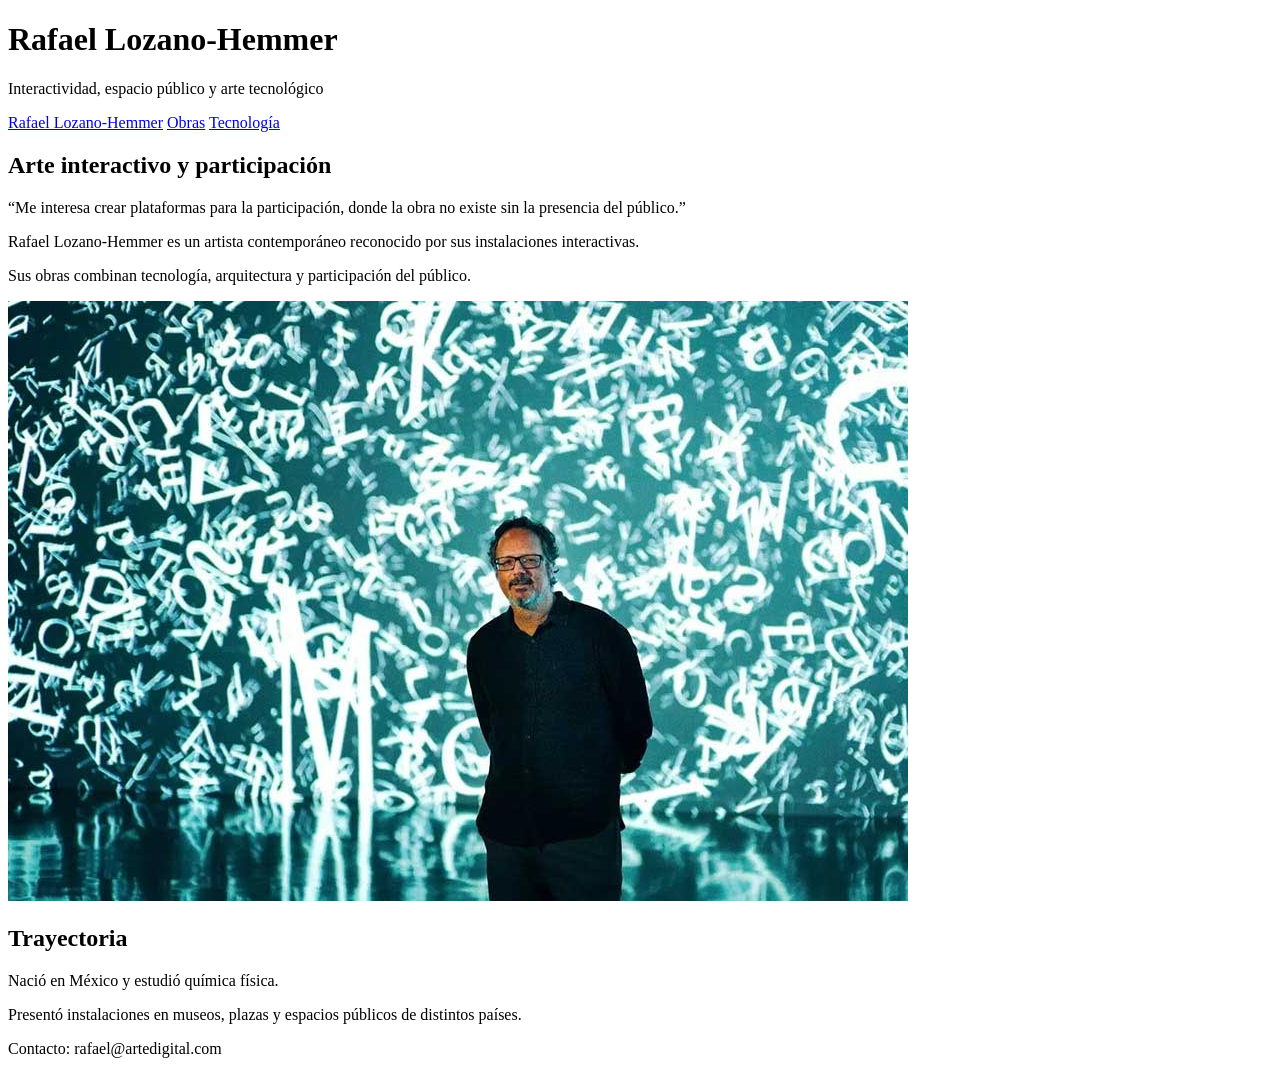
==== parcial ig Agustin hoyo/index.html @ c89dc529 "Add files via upload" ====
<!DOCTYPE html>
<html lang="es">
<head>
<head>
    <meta charset="UTF-8">
    <title>Rafael Lozano-Hemmer | Inicio</title>

    <link rel="stylesheet" href="css/estilos.css">

    <link rel="preconnect" href="https://fonts.googleapis.com">
    <link rel="preconnect" href="https://fonts.gstatic.com" crossorigin>

    <link href="https://fonts.googleapis.com/css2?family=Barlow:wght@300;400;700&display=swap" rel="stylesheet">
</head>
</head>

<body>

<div id="contenedor">

<header>
    <h1>Rafael Lozano-Hemmer</h1>

    <p>Interactividad, espacio público y arte tecnológico</p>
</header>

<nav>
    <a href="index.html">Rafael Lozano-Hemmer</a>
    <a href="obras.html">Obras</a>
    <a href="tecnologia.html">Tecnología</a>
</nav>

<main>

<section>

    <h2>Arte interactivo y participación</h2>

    <p>
        “Me interesa crear plataformas para la participación,
        donde la obra no existe sin la presencia del público.”
    </p>

    <p>
        Rafael Lozano-Hemmer es un artista contemporáneo reconocido por sus instalaciones interactivas.
    </p>

    <p>
        Sus obras combinan tecnología, arquitectura y participación del público.
    </p>

    <img src="img/lozano-hemmer-1.jpg" alt="Rafael Lozano-Hemmer">

</section>

<section>

    <h2>Trayectoria</h2>

    <p>
        Nació en México y estudió química física.
    </p>

    <p>
        Presentó instalaciones en museos, plazas y espacios públicos de distintos países.
    </p>

</section>

</main>

<footer>

    <p>Contacto: rafael@artedigital.com</p>

</footer>

</div>

</body>
</html>
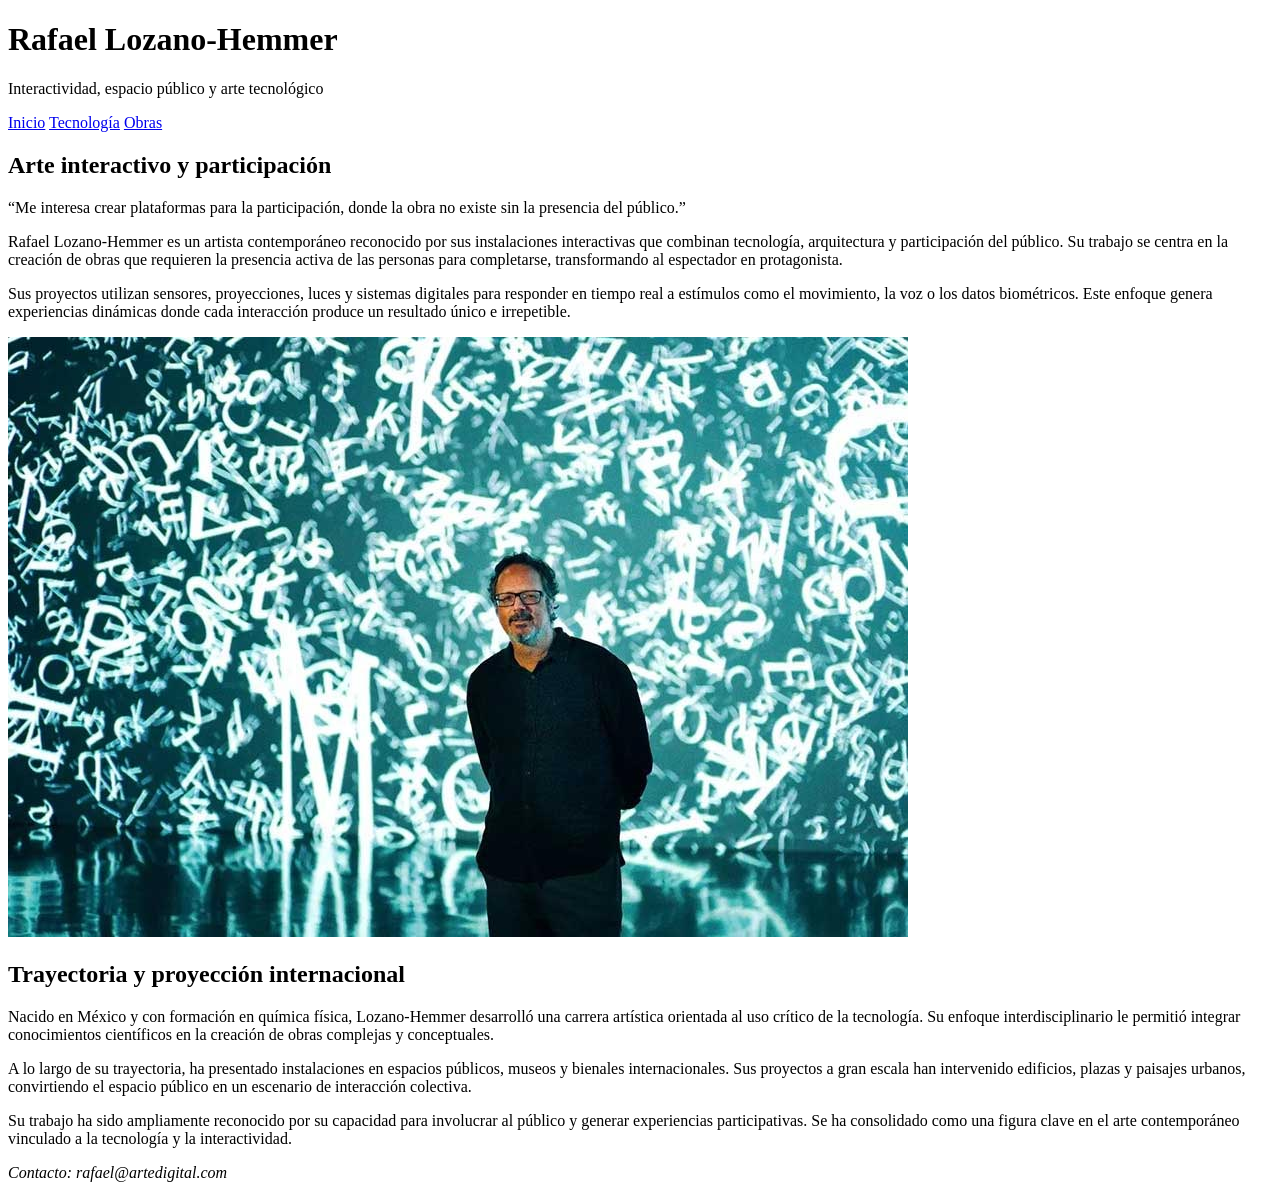
==== commit 2ed51826: "Revise index.html for content and structure improvements Updated the content and structure of the HT" ====
--- a/parcial ig Agustin hoyo/index.html
+++ b/parcial ig Agustin hoyo/index.html
@@ -5,12 +5,13 @@
     <meta charset="UTF-8">
     <title>Rafael Lozano-Hemmer | Inicio</title>
 
+   
     <link rel="stylesheet" href="css/estilos.css">
 
-    <link rel="preconnect" href="https://fonts.googleapis.com">
-    <link rel="preconnect" href="https://fonts.gstatic.com" crossorigin>
+   <link rel="preconnect" href="https://fonts.googleapis.com">
+<link rel="preconnect" href="https://fonts.gstatic.com" crossorigin>
 
-    <link href="https://fonts.googleapis.com/css2?family=Barlow:wght@300;400;700&display=swap" rel="stylesheet">
+<link href="https://fonts.googleapis.com/css2?family=Barlow:wght@300;400;700&display=swap" rel="stylesheet">
 </head>
 </head>
 
@@ -25,13 +26,14 @@
 </header>
 
 <nav>
-    <a href="index.html">Rafael Lozano-Hemmer</a>
+    <a href="index.html">Inicio</a>
+     <a href="Interactividad, espacio público y arte tecnológico.html">Tecnología</a>
     <a href="obras.html">Obras</a>
-    <a href="tecnologia.html">Tecnología</a>
+
 </nav>
 
 <main>
-
+<article>
 <section>
 
     <h2>Arte interactivo y participación</h2>
@@ -42,11 +44,11 @@
     </p>
 
     <p>
-        Rafael Lozano-Hemmer es un artista contemporáneo reconocido por sus instalaciones interactivas.
+        Rafael Lozano-Hemmer es un artista contemporáneo reconocido por sus instalaciones interactivas que combinan tecnología, arquitectura y participación del público. Su trabajo se centra en la creación de obras que requieren la presencia activa de las personas para completarse, transformando al espectador en protagonista.
     </p>
 
     <p>
-        Sus obras combinan tecnología, arquitectura y participación del público.
+     Sus proyectos utilizan sensores, proyecciones, luces y sistemas digitales para responder en tiempo real a estímulos como el movimiento, la voz o los datos biométricos. Este enfoque genera experiencias dinámicas donde cada interacción produce un resultado único e irrepetible.
     </p>
 
     <img src="img/lozano-hemmer-1.jpg" alt="Rafael Lozano-Hemmer">
@@ -55,27 +57,27 @@
 
 <section>
 
-    <h2>Trayectoria</h2>
+    <h2>Trayectoria y proyección internacional</h2>
 
     <p>
-        Nació en México y estudió química física.
+        Nacido en México y con formación en química física, Lozano-Hemmer desarrolló una carrera artística orientada al uso crítico de la tecnología. Su enfoque interdisciplinario le permitió integrar conocimientos científicos en la creación de obras complejas y conceptuales.
     </p>
-
     <p>
-        Presentó instalaciones en museos, plazas y espacios públicos de distintos países.
+       A lo largo de su trayectoria, ha presentado instalaciones en espacios públicos, museos y bienales internacionales. Sus proyectos a gran escala han intervenido edificios, plazas y paisajes urbanos, convirtiendo el espacio público en un escenario de interacción colectiva.
     </p>
-
+<p>Su trabajo ha sido ampliamente reconocido por su capacidad para involucrar al público y generar experiencias participativas. Se ha consolidado como una figura clave en el arte contemporáneo vinculado a la tecnología y la interactividad.
+</p>
 </section>
-
+</article>
 </main>
 
 <footer>
 
-    <p>Contacto: rafael@artedigital.com</p>
+    <address><p>Contacto: rafael@artedigital.com</p></address>
 
 </footer>
 
 </div>
 
 </body>
-</html>+</html>
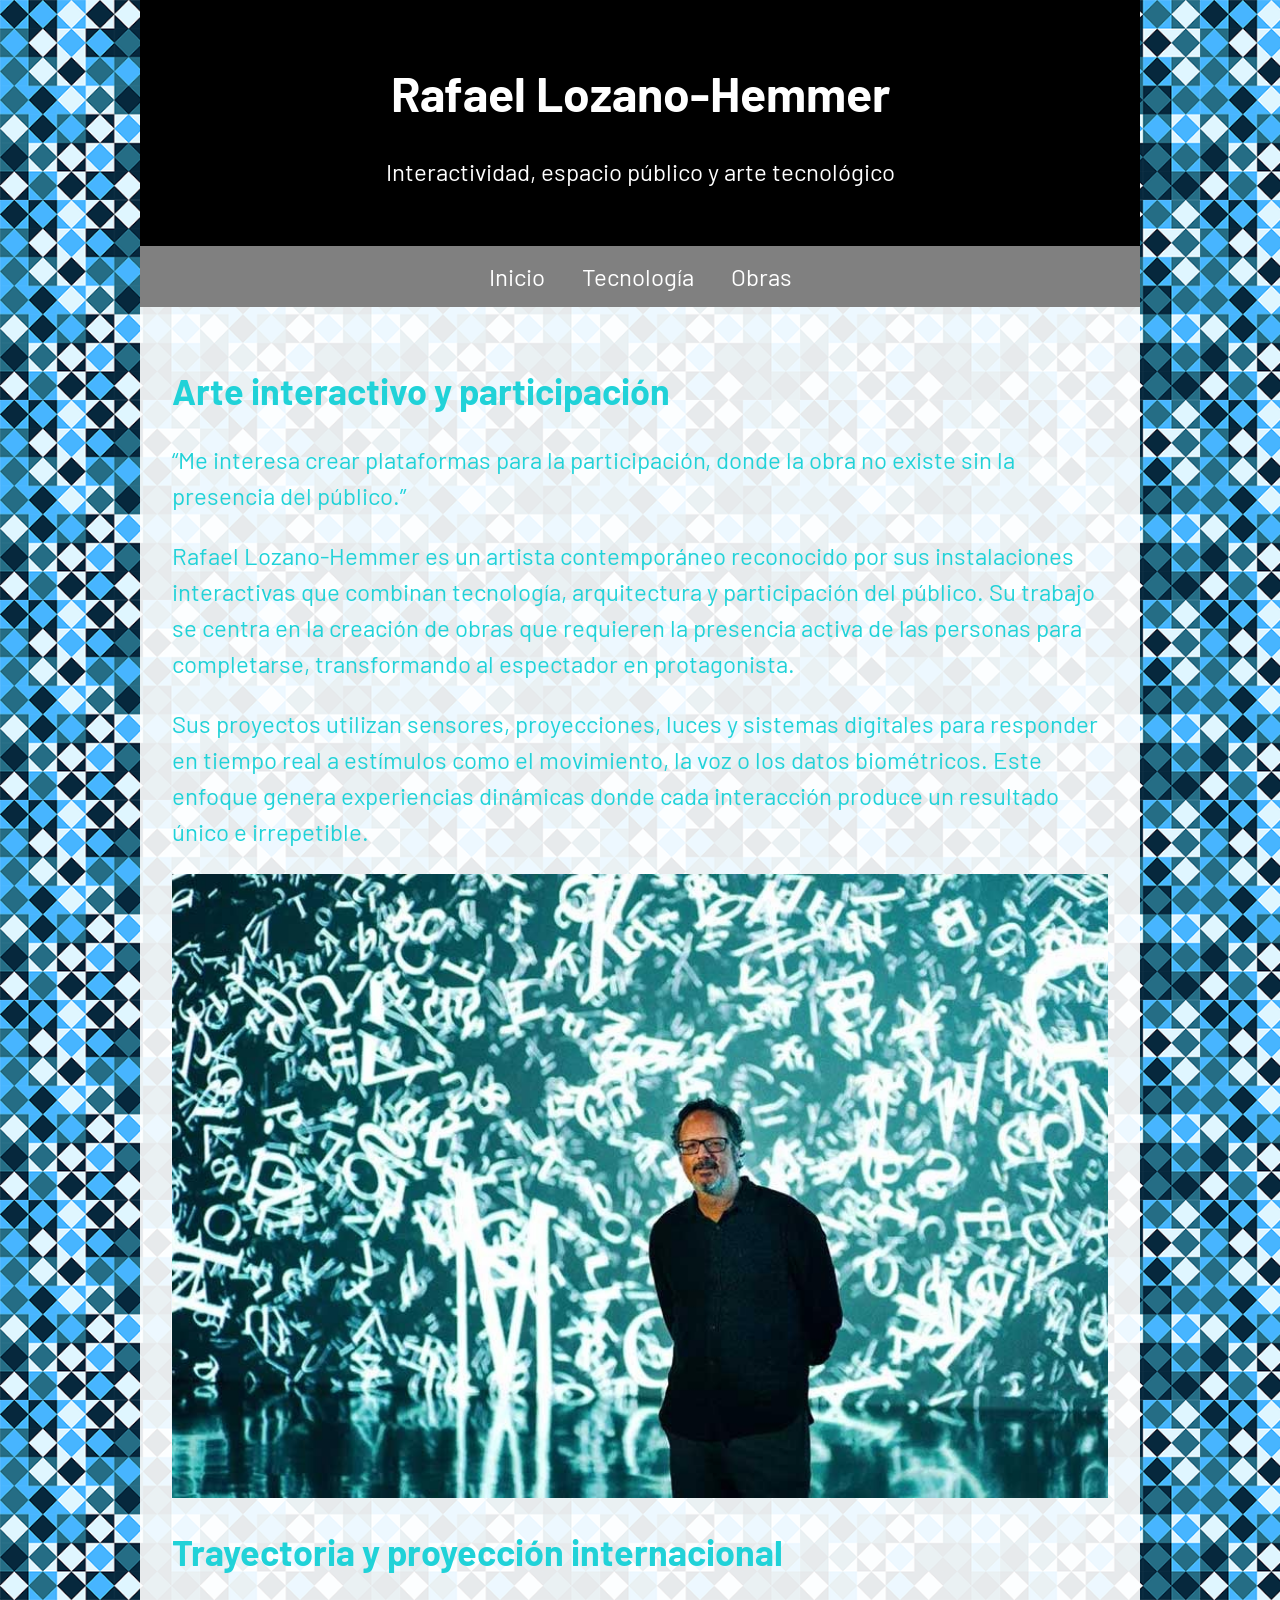
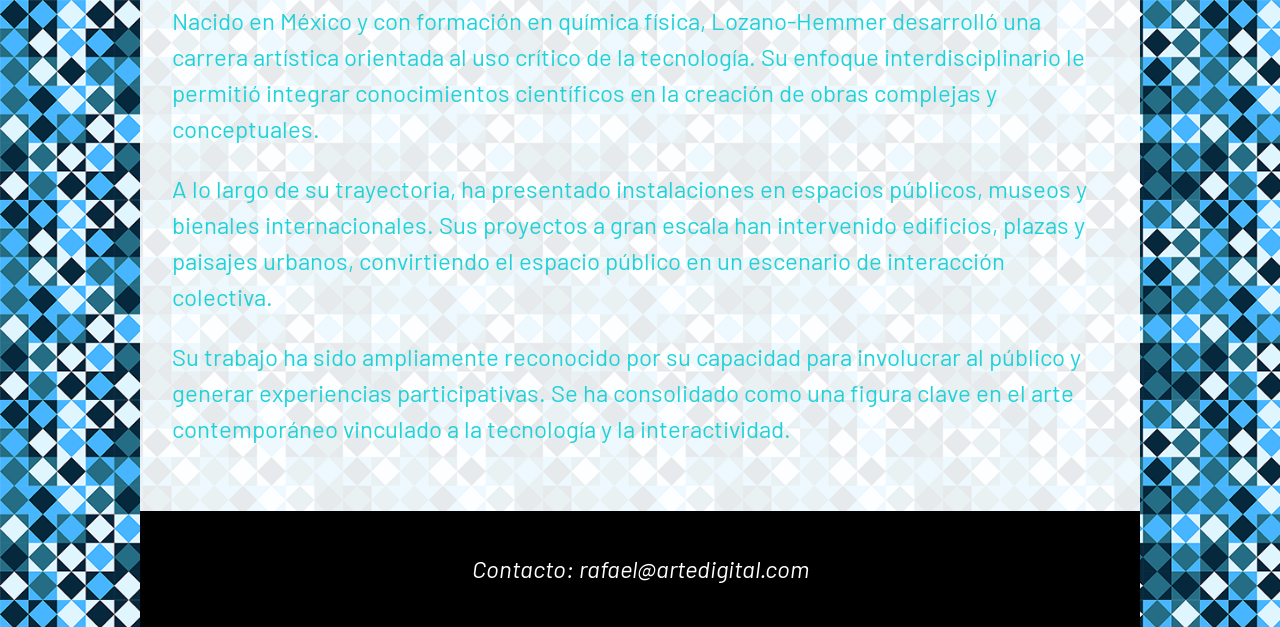
==== commit 0eaa558f: "Update index.html adicion de declaracion de uso de I.A" ====
--- a/parcial ig Agustin hoyo/index.html
+++ b/parcial ig Agustin hoyo/index.html
@@ -72,6 +72,7 @@
 </main>
 
 <footer>
+    <!--declaracion de uso de i.a.: organizacion de codigo y estilo de la pagina, correcion de sintaxis y fixeo de errores de usuario--> 
 
     <address><p>Contacto: rafael@artedigital.com</p></address>
 
--- a/parcial ig Agustin hoyo/css/estilos.css
+++ b/parcial ig Agustin hoyo/css/estilos.css
@@ -0,0 +1,76 @@
+body {
+    background-image: url("../img/fondo.png");
+    background-repeat: repeat; /* corregido */
+    background-size: 200px; /*corregido*/
+    font-family: 'Barlow', Arial, sans-serif;
+    font-size: 1.5rem;
+    color: rgb(32, 210, 216);
+    margin: 0;
+}
+
+#contenedor {
+    width: 80%;
+    max-width: 1000px;
+    margin: auto;
+    background-color: rgba(255, 255, 255, 0.9);
+}
+
+header {
+    background-color: rgb(0, 0, 0);
+    color: rgb(255, 255, 255);
+    text-align: center;
+    padding: 2rem;
+}
+
+h1,
+h2 {
+    font-family: 'Barlow', sans-serif;
+}
+
+nav {
+    background-color: rgb(128, 128, 128);
+    text-align: center;
+    padding: 1rem;
+}
+
+nav a {
+    color: rgb(255, 255, 255);
+    text-decoration: none;
+    margin: 1rem;
+    transition: color 0.3s ease; 
+}
+
+nav a:hover {
+    color: rgb(0, 0, 0);
+}
+
+main {
+    padding: 2rem;
+}
+
+section {
+    margin-bottom: 2rem;
+}
+
+p {
+    line-height: 1.5;
+}
+
+img {
+    width: 100%;
+    margin-top: 1rem;
+    display: block;
+}
+
+iframe {
+    width: 100%;
+    height: 400px;
+    border: none;
+}
+
+footer {
+    background-color: rgb(0, 0, 0);
+    color: rgb(255, 255, 255);
+    text-align: center;
+    padding: 1rem;
+}
